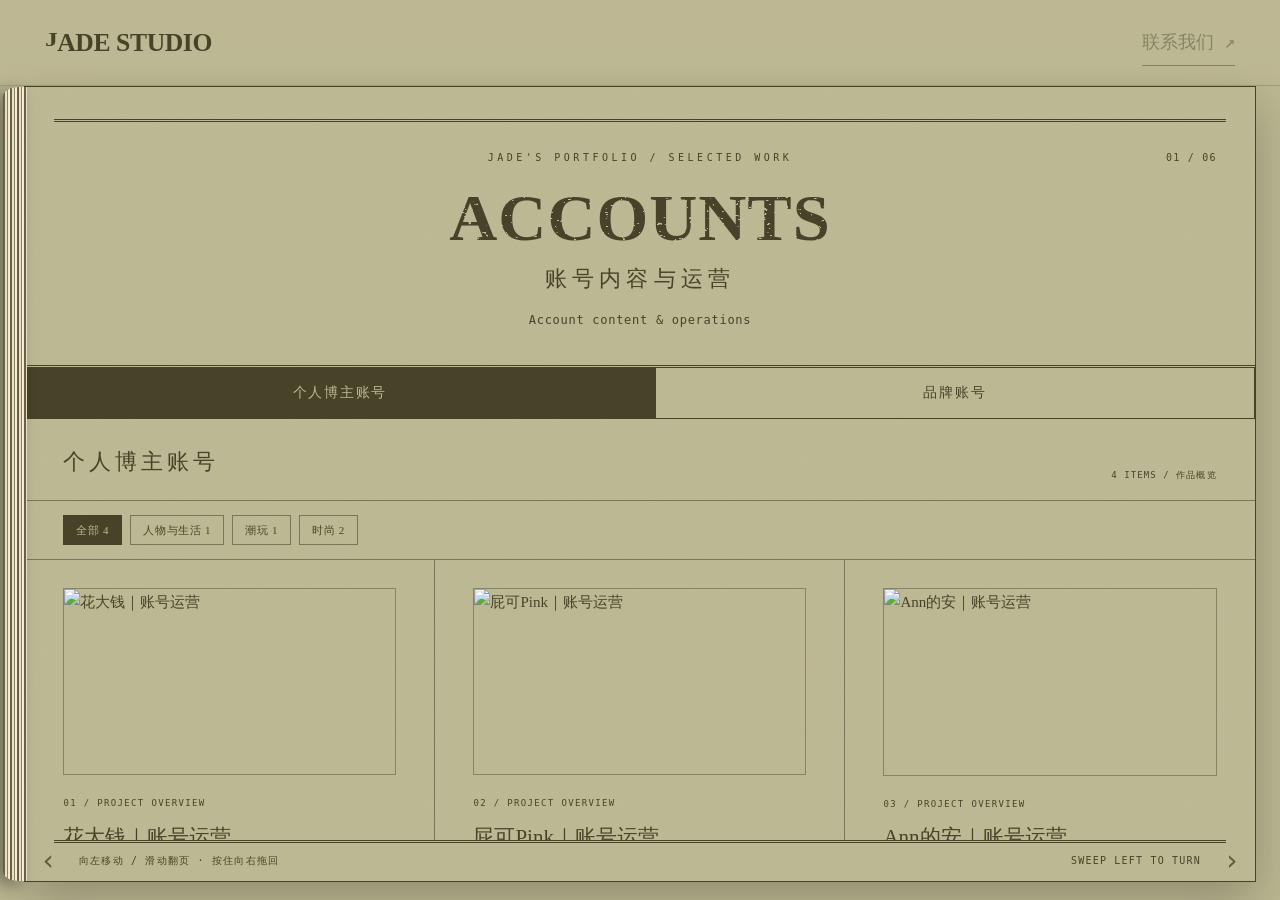
==== overrides/work.html @ 82e28da2 "Remove recent account post entries" ====
<!doctype html>
<html lang="zh-CN">
<head>
 <meta charset="utf-8">
 <meta name="viewport" content="width=device-width,initial-scale=1,viewport-fit=cover">
 <title>作品集 — JADE STUDIO</title>
 <link rel="stylesheet" href="wave-transition-study.css?v=33">
 <link rel="stylesheet" href="portfolio-catalog.css?v=15">
</head>
<body>
 <svg width="0" height="0" aria-hidden="true" style="position:absolute"><defs><filter id="catalog-ink-wear" x="-2%" y="-2%" width="104%" height="104%"><feTurbulence type="fractalNoise" baseFrequency=".19 .34" numOctaves="3" seed="17" result="grain"/><feColorMatrix in="grain" type="matrix" values="0 0 0 0 0 0 0 0 0 0 0 0 0 0 0 0 0 0 24 -6.4" result="ink"/><feComposite in="SourceGraphic" in2="ink" operator="in"/></filter></defs></svg>
 <svg class="paper-wave-defs" width="0" height="0" aria-hidden="true">
  <filter id="paper-wave-filter" x="-8%" y="-8%" width="116%" height="116%" color-interpolation-filters="sRGB">
   <feImage id="paper-wave-map" x="0" y="0" width="100%" height="100%" preserveAspectRatio="none" result="wave-map"/>
   <feDisplacementMap id="paper-wave-displacement" in="SourceGraphic" in2="wave-map" scale="0" xChannelSelector="R" yChannelSelector="G"/>
  </filter>
 </svg>
 <header class="study-header">
  <a href="index.html#portfolio-index" aria-label="返回作品集"><span class="aligned-j">J</span>ADE STUDIO</a>
  <button type="button" id="contact-shortcut" class="contact-shortcut" disabled>联系我们 ↗</button>
 </header>
 <main id="paper-view">
  <article class="paper-shell" aria-label="JADE STUDIO 作品集报纸">
   <section id="wave-stage" class="wave-stage" aria-label="鼠标向左移动或向左滑动翻页，按住向右拖动返回">
    <canvas id="wave-canvas"></canvas>
    <section id="project-catalog" class="catalog-newspaper" aria-labelledby="catalog-title">
     <header class="catalog-masthead">
      <p class="catalog-kicker">JADE'S PORTFOLIO / SELECTED WORK</p>
      <p id="catalog-number" class="catalog-number"></p>
      <h1 id="catalog-title"></h1>
      <p id="catalog-zh" class="catalog-zh"></p>
      <p id="catalog-deck" class="catalog-deck" lang="en"></p>
     </header>
     <nav id="catalog-tabs" class="catalog-tabs" role="tablist" aria-label="二级作品分类"></nav>
     <section id="catalog-panel" class="catalog-panel" role="tabpanel" tabindex="0"></section>
    </section>
    <button type="button" class="wave-turn-zone wave-turn-prev" aria-label="上一份作品集"></button>
    <button type="button" class="wave-turn-zone wave-turn-next" aria-label="下一份作品集"></button>
    <p class="wave-hint"><span>向左移动 / 滑动翻页 · 按住向右拖回</span><span>SWEEP LEFT TO TURN</span></p>
   </section>
  </article>
 </main>
 <div id="river-view" hidden>
  <section id="river-gallery" class="gallery" aria-label="流动作品集">
   <div class="gallery-sticky"><p class="river-scroll-hint">向下滑动联系我们</p><div class="gallery-field"></div></div>
  </section>
  <footer class="river-contact" id="contact">
   <p class="meeting"><span class="meeting-brand"><span class="aligned-j">J</span>ADE STUDIO</span><span lang="zh-CN">期待与您相遇</span></p>
   <section aria-labelledby="contact-heading">
    <h1 id="contact-heading" class="contact-band" aria-label="CONTACT US">
     <span class="contact-track" aria-hidden="true"><span class="contact-group"><span>CONTACT US</span><span>CONTACT US</span><span>CONTACT US</span><span>CONTACT US</span></span></span>
    </h1>
    <p class="contact-chinese">联系我们</p>
    <dl>
     <div><dt>TEL</dt><dd><a href="tel:+8619145689058">+86 191-4568-9058</a></dd></div>
     <div><dt>EMAIL</dt><dd><a href="mailto:notjaded0119@gmail.com">notjaded0119@gmail.com</a></dd></div>
    </dl>
   </section>
  </footer>
 </div>
 <script src="content.js?v=25"></script>
 <script src="portfolio-projects.js?v=14"></script>
 <script type="module" src="portfolio-catalog.mjs?v=13"></script>
 <script type="module" src="wave-transition-study.mjs?v=38"></script>
</body>
</html>
---- overrides/wave-transition-study.css ----
@font-face{font-family:JadeHeadline;src:url('assets/fonts/libre-caslon-condensed.ttf') format('truetype');font-weight:400 700;font-display:swap}
@font-face{font-family:JadeType;src:url('assets/fonts/zhaohua-typewriter.woff2') format('woff2');font-display:swap}
:root{color-scheme:dark;--forest:#BCB893;--pale:#474329;--paper:#e9dfc4;--ink:#BCB893}
*{box-sizing:border-box}
html,body{min-height:100%;margin:0;background:var(--forest);color:var(--pale)}
body{overflow-x:clip;overflow-y:auto;font-family:JadeType,ui-monospace,monospace}
[hidden]{display:none!important}
button,a{color:inherit}
.study-header,.study-footer{position:fixed;z-index:10;left:0;right:0;display:flex;align-items:center;justify-content:space-between;padding:0 3.5vw;pointer-events:none}
.study-header{top:0;height:86px;border-bottom:1px solid #47432942;background:linear-gradient(#BCB893f2,#BCB893b8 78%,transparent)}
.study-footer{bottom:0;height:70px;border-top:1px solid #47432942;background:linear-gradient(transparent,#BCB893c9 30%,#BCB893)}
.study-header a{pointer-events:auto;text-decoration:none;font:700 clamp(20px,2vw,31px)/1 JadeHeadline,serif;letter-spacing:-.015em}
.contact-shortcut{pointer-events:auto;border:0;border-bottom:1px solid currentColor;background:transparent;padding:10px 0;font:400 clamp(14px,1.4vw,18px)/1.4 JadeType,monospace;cursor:pointer;filter:url(#ink-wear)}
.contact-shortcut:disabled{opacity:.45;cursor:wait}
.contact-shortcut:focus-visible{outline:1px solid currentColor;outline-offset:6px}
.aligned-j{display:inline-block;line-height:1;transform-origin:50% .119em;transform:scaleY(.747301);vertical-align:baseline}
.study-header p,.study-footer{font-size:10px;letter-spacing:.14em}
.study-footer button{pointer-events:auto;border:0;border-bottom:1px solid currentColor;background:none;padding:5px 0;font:inherit;letter-spacing:inherit;cursor:pointer}
#paper-view{height:100svh;padding:86px 24px 18px}
.wave-stage{position:relative;width:100%;height:100%;overflow:hidden;touch-action:pan-y;user-select:none;isolation:isolate;background:var(--paper)}
.paper-wave-defs{position:fixed;left:-9999px;top:-9999px;width:1px;height:1px;overflow:hidden;pointer-events:none}
#wave-canvas{display:none}
.wave-stage.is-dragging{cursor:grabbing}
.wave-turn-zone{position:absolute;z-index:7;top:0;bottom:0;width:clamp(54px,6vw,96px);border:0;padding:0;background:transparent;cursor:ew-resize;opacity:.78;transition:opacity .2s,background .2s}.wave-turn-zone:after{position:absolute;top:50%;font:28px/1 JadeType,monospace;color:var(--forest);transform:translateY(-50%);filter:url(#ink-wear)}.wave-turn-zone:hover{opacity:1}.wave-turn-zone:focus-visible{outline:2px solid var(--forest);outline-offset:-5px}.wave-turn-prev{left:0}.wave-turn-prev:after{content:'‹';left:15px}.wave-turn-next{right:0}.wave-turn-next:after{content:'›';right:15px}.wave-turn-prev:hover{background:linear-gradient(90deg,#BCB8931a,transparent)}.wave-turn-next:hover{background:linear-gradient(270deg,#BCB8931a,transparent)}
.wave-hint{position:absolute;z-index:6;left:3vw;right:3vw;bottom:11px;display:flex;justify-content:space-between;margin:0;color:var(--forest);font:10px/1.2 JadeType,monospace;letter-spacing:.12em;pointer-events:none;mix-blend-mode:multiply}
.study-caption{position:absolute;z-index:5;left:3.5vw;right:3.5vw;top:50%;display:flex;justify-content:space-between;align-items:center;transform:translateY(-50%);font-size:9px;letter-spacing:.14em;pointer-events:none;mix-blend-mode:difference;color:#fff;opacity:.72}
.wave-progress{position:absolute;z-index:5;left:3.5vw;right:3.5vw;bottom:20px;height:1px;background:#47432942;pointer-events:none}
.wave-progress i{display:block;width:100%;height:1px;background:var(--pale);transform:scaleX(0);transform-origin:left center;will-change:transform}
@media(max-width:680px){
 .study-header{height:68px}.study-header p{display:none}.study-footer{height:58px}.study-caption{top:auto;bottom:38px}.study-caption span:last-child{display:none}
 #paper-view{padding:68px 0 0}.wave-hint{left:18px;right:18px}.wave-hint span:last-child{display:none}.wave-turn-zone{width:42px}.wave-turn-prev:after{left:10px}.wave-turn-next:after{right:10px}.wave-progress{bottom:14px}
}
@media(prefers-reduced-motion:reduce){.study-caption span:first-child{display:none}}

@font-face{font-family:'La Belle Aurore';src:url('river/assets/la-belle-aurore.ttf') format('truetype');font-display:swap}
@font-face{font-family:'Special Elite';src:url('river/assets/special-elite.ttf') format('truetype');font-display:swap}
.gallery{height:140svh;position:relative}
.gallery-sticky{position:sticky;top:0;height:100svh;overflow:hidden}
.gallery-field{position:absolute;inset:0}
.river-scroll-hint{position:absolute;z-index:30;top:108px;left:20px;right:20px;margin:0;text-align:center;color:var(--pale);font:16px/1.6 JadeType,serif;letter-spacing:.16em;pointer-events:none}
.gallery-work{position:absolute;top:0;left:0;will-change:transform;text-align:left;line-height:1;transition:filter .2s;border:0;padding:0;background:none;color:inherit;cursor:pointer;font:inherit}
.gallery-work img{display:block;width:100%;height:auto}
.gallery-work span{position:absolute;top:100%;left:0;padding-top:7px;font-size:9px;white-space:nowrap;opacity:0;transform:translateY(-4px);transition:opacity .2s,transform .2s;text-shadow:0 1px 2px #383e24}
.gallery-work:hover,.gallery-work:focus-visible{z-index:25!important;filter:brightness(1.07)}
.gallery-work:hover span,.gallery-work:focus-visible span{opacity:1;transform:none}
.gallery-work:focus-visible{outline:1px solid var(--pale);outline-offset:6px}
.river-contact{min-height:100svh;display:flex;flex-direction:column;justify-content:center;padding:8svh 7vw 12svh;text-align:center}
.meeting{margin:0 0 9svh;display:flex;flex-direction:column;justify-content:center;align-items:center;gap:18px}
.meeting-brand{font:700 clamp(30px,4vw,64px)/1 JadeHeadline,serif;letter-spacing:-.02em}
.meeting>span[lang]{font-size:clamp(14px,1.4vw,19px)}
.meeting-brand .print-letter{visibility:hidden;display:inline-block;white-space:pre}
.meeting-brand .print-letter.printed{visibility:visible}
.river-contact h1{font:700 clamp(30px,4.5vw,62px)/1 JadeHeadline,serif;letter-spacing:.015em;margin:0}
.contact-band{position:relative;left:-7vw;width:100vw;overflow:hidden;background:var(--pale);color:var(--forest);padding:25px 0}
.contact-track{display:flex;width:max-content;animation:contact-left 25s linear infinite;will-change:transform}
.contact-group{display:flex;align-items:center;justify-content:space-around;flex-shrink:0;min-width:100vw;gap:7vw;padding-right:7vw}
.contact-group>span{display:block;white-space:nowrap;filter:url(#ink-wear)}
@keyframes contact-left{to{transform:translateX(-50%)}}
@media(prefers-reduced-motion:reduce){.contact-track{animation:none}}
.paper-join{position:fixed;z-index:9;transform-origin:0 0;pointer-events:none;will-change:transform}
.paper-join>canvas{display:block;width:100%;height:100%}
.paper-join-roll{position:absolute;right:100%;top:0;height:100%;border-radius:35% 0 0 35%;background:linear-gradient(90deg,#696047,#ddd2b4 20%,#f4ebd0 45%,#8c8163 90%,#b7ab88)}
.gallery-work.carried-paper{z-index:29!important}
.gallery-work.carried-paper span{opacity:1;transform:none;white-space:normal;min-width:150px;line-height:1.5}
.contact-chinese{font-size:clamp(20px,2.2vw,32px);margin:22px 0 60px}
.river-contact dl{display:flex;flex-direction:column;align-items:center;gap:18px;margin:0;font-family:'Special Elite',JadeType,monospace}
.river-contact dl>div{display:flex;align-items:baseline;justify-content:center;gap:16px;text-align:center}
.river-contact dt{font-size:clamp(18px,2vw,28px)}
.river-contact dd{margin:0;font-size:16px;letter-spacing:-.04em;opacity:.9}
.river-contact dd a{font:inherit;text-decoration:none;white-space:nowrap}
.river-contact h1 .contact-group>span,.meeting,.contact-chinese,.river-contact dt,.river-contact dd,.study-header a{filter:url(#ink-wear)}
.river-contact dd{filter:none}
@media(max-width:600px){.river-contact dl{width:100%;gap:16px}.river-contact dl>div{max-width:100%;gap:10px}.river-contact dt{font-size:16px}.river-contact dd{font-size:clamp(12px,3.6vw,15px)}.meeting{flex-direction:column;align-items:center}.contact-chinese{margin-bottom:42px}}
/* Reserve a real footer row: neither rules, arrows nor hints cover the works. */
.wave-turn-zone{top:auto;bottom:0;height:40px;width:44px}
.wave-hint{left:54px;right:54px;bottom:0;height:40px;align-items:center;mix-blend-mode:normal}
.wave-stage:after{content:"";position:absolute;z-index:6;left:2.3vw;right:2.3vw;bottom:38px;border-top:3px double var(--forest);pointer-events:none}
@media(max-width:680px){.river-scroll-hint{top:88px}.wave-hint{font-size:9px;letter-spacing:0}}
---- overrides/portfolio-catalog.css ----
@font-face{font-family:JadeType;src:url('assets/fonts/zhaohua-typewriter.woff2') format('woff2');font-display:swap}
@font-face{font-family:SpecialElite;src:url('assets/fonts/special-elite.ttf') format('truetype');font-display:swap}
:root{--pale:#474329;--paper:#BCB893;--forest:#BCB893;--gold:#b28b36;--line:color-mix(in srgb,var(--forest) 56%,transparent)}
*{box-sizing:border-box}
html{background:var(--forest);color:var(--forest)}
body{margin:0;font:300 15px/1.75 JadeType,'Songti SC',serif}
a,button{color:inherit}
.paper-shell{--forest:#474329;--pale:#BCB893;--line:color-mix(in srgb,var(--forest) 56%,transparent);position:relative;height:100%;max-width:1880px;margin:0 auto;background:var(--paper);border:1px solid var(--forest);box-shadow:0 18px 46px #15170f42;background-image:url("data:image/svg+xml,%3Csvg xmlns='http://www.w3.org/2000/svg' width='190' height='190'%3E%3Cfilter id='n'%3E%3CfeTurbulence type='fractalNoise' baseFrequency='.78' numOctaves='3' stitchTiles='stitch'/%3E%3C/filter%3E%3Cpath fill='%23474329' opacity='.045' filter='url(%23n)' d='M0 0h190v190H0z'/%3E%3C/svg%3E")}
.paper-shell:before{content:"";position:absolute;z-index:6;left:-22px;top:0;bottom:0;width:24px;border-radius:70% 0 0 70% / 1.2% 0 0 1.2%;background:repeating-linear-gradient(90deg,#696047 0 2px,#e9dfc4 2px 4px,#8c8163 4px 5px,#f4ebd0 5px 7px);box-shadow:-8px 4px 16px #15170f66;pointer-events:none}
.catalog-newspaper{position:absolute;z-index:2;inset:0;overflow-x:hidden;overflow-y:auto;color:var(--forest);background:var(--paper);scrollbar-color:var(--forest) transparent;will-change:filter,transform;background-image:url("data:image/svg+xml,%3Csvg xmlns='http://www.w3.org/2000/svg' width='190' height='190'%3E%3Cfilter id='n'%3E%3CfeTurbulence type='fractalNoise' baseFrequency='.78' numOctaves='3' stitchTiles='stitch'/%3E%3C/filter%3E%3Cpath fill='%23474329' opacity='.045' filter='url(%23n)' d='M0 0h190v190H0z'/%3E%3C/svg%3E")}
.paper-shell:before{left:calc(2px - var(--roll-width,24px));width:var(--roll-width,24px)}
.catalog-newspaper{bottom:40px;overscroll-behavior-y:contain}
.catalog-newspaper:before{content:"";position:absolute;left:2.3vw;right:2.3vw;top:32px;border-top:3px double var(--forest);pointer-events:none}
.catalog-masthead{position:relative;text-align:center;padding:64px 5vw 34px;border-bottom:3px double var(--forest)}
.catalog-kicker,.catalog-number{margin:0;font:10px/1.4 SpecialElite,monospace;letter-spacing:.35em}.catalog-number{position:absolute;right:3vw;top:64px;letter-spacing:.12em}
.catalog-masthead h1{margin:20px 0 2px;color:var(--forest);font:700 clamp(38px,5.2vw,92px)/.98 JadeHeadline,Georgia,serif;letter-spacing:.015em;text-transform:uppercase;filter:url(#catalog-ink-wear)}
.catalog-zh{margin:10px 0 12px;font-size:clamp(18px,1.7vw,28px);letter-spacing:.24em}.catalog-deck{max-width:680px;margin:0 auto;font:12px/1.75 SpecialElite,monospace;letter-spacing:.06em}
.catalog-tabs{display:flex;overflow-x:auto;scrollbar-width:thin;border-bottom:1px solid var(--forest);background:color-mix(in srgb,var(--pale) 48%,var(--paper));scroll-snap-type:x proximity}
.catalog-tab{position:relative;flex:1 0 max-content;min-width:170px;padding:16px 22px;border:0;border-right:1px solid var(--forest);background:transparent;font:300 14px/1.3 JadeType,serif;letter-spacing:.12em;cursor:pointer;scroll-snap-align:start}
.catalog-tab[aria-selected="true"]{color:var(--pale);background:var(--forest)}.catalog-tab:focus-visible{outline:2px solid var(--gold);outline-offset:-4px}
.catalog-panel{outline:0}.catalog-panel-heading{display:flex;align-items:end;justify-content:space-between;gap:24px;padding:24px 3vw 18px;border-bottom:1px solid var(--line)}
.catalog-topics{display:flex;flex-wrap:wrap;gap:8px;padding:14px 3vw;border-bottom:1px solid var(--line)}
.catalog-topic{padding:7px 12px;border:1px solid var(--line);background:transparent;color:var(--forest);font:11px/1.3 JadeType,serif;letter-spacing:.06em;cursor:pointer}
.catalog-topic[aria-pressed="true"]{background:var(--forest);color:var(--paper)}.catalog-topic:focus-visible{outline:2px solid var(--gold);outline-offset:2px}
.catalog-active-title{margin:0;color:var(--forest);font-size:22px;font-weight:300;letter-spacing:.18em}.catalog-count{margin:0;color:var(--forest);font:9px/1.4 SpecialElite,monospace;letter-spacing:.12em}
.catalog-grid{display:grid;grid-template-columns:repeat(3,minmax(0,1fr))}
.catalog-project{min-width:0;padding:28px 3vw 40px;border-right:1px solid var(--line);border-bottom:1px solid var(--line)}.catalog-project:nth-child(3n){border-right:0}
.catalog-media{position:relative;margin:0 0 22px;aspect-ratio:16/9;overflow:hidden;background:var(--paper);border:1px solid color-mix(in srgb,var(--forest) 45%,transparent)}
.catalog-media img,.catalog-media video{display:block;width:100%;height:100%;object-fit:cover;background:var(--paper)}
.catalog-media video{object-fit:contain}.catalog-cover-fallback{display:grid;place-items:center;width:100%;height:100%;padding:8%;text-align:center;color:var(--pale);background:var(--forest);font:400 clamp(22px,2.5vw,42px)/1.15 SpecialElite,JadeType,serif;letter-spacing:.05em;text-transform:uppercase}
.catalog-project:nth-child(even) .catalog-cover-fallback{color:var(--forest);background:var(--pale)}
.catalog-index{margin:0 0 12px;color:var(--forest);font:9px/1.4 SpecialElite,monospace;letter-spacing:.15em}.catalog-title{margin:0 0 12px;color:var(--forest);font-size:21px;font-weight:300;line-height:1.45;overflow-wrap:anywhere}.catalog-role{display:inline-block;margin:0 0 16px;padding:5px 9px;border:1px solid currentColor;color:var(--forest);font-size:12px;letter-spacing:.08em}.catalog-summary{margin:0 0 18px;color:var(--forest);white-space:pre-line;overflow-wrap:anywhere}
.catalog-source{display:inline-block;margin:8px 20px 0 0;text-underline-offset:5px}.catalog-images{margin:18px 0}.catalog-images summary{cursor:pointer;text-decoration:underline;text-underline-offset:5px}.catalog-images img{display:block;width:100%;height:auto;margin-top:12px}
.catalog-empty{min-height:42vh;display:grid;place-items:center;margin:0;padding:60px;text-align:center;letter-spacing:.18em}
@media(max-width:1000px){.catalog-grid{grid-template-columns:repeat(2,minmax(0,1fr))}.catalog-project:nth-child(3n){border-right:1px solid var(--line)}.catalog-project:nth-child(2n){border-right:0}}
@media(max-width:700px){.paper-shell{border:0}.paper-shell:before{left:-10px;width:12px}.catalog-newspaper:before{top:24px}.catalog-masthead{padding:54px 24px 27px}.catalog-number{position:static;margin-top:10px}.catalog-kicker{letter-spacing:.19em}#catalog-title{font-size:12vw}.catalog-zh{font-size:18px}.catalog-deck{font-size:12px}.catalog-tab{flex:0 0 auto;min-width:145px;padding:14px 17px;font-size:12px}.catalog-panel-heading{padding:20px 20px 14px}.catalog-topics{padding:12px 20px}.catalog-topic{font-size:11px}.catalog-active-title{font-size:18px}.catalog-grid{grid-template-columns:1fr}.catalog-project,.catalog-project:nth-child(2n),.catalog-project:nth-child(3n){padding:22px 20px 34px;border-right:0}.catalog-media{margin-bottom:18px}.catalog-title{font-size:19px}.catalog-empty{min-height:36vh}}
@media(max-width:700px){.catalog-masthead h1{font-size:12vw}}
@media(prefers-reduced-motion:reduce){*{scroll-behavior:auto!important}}
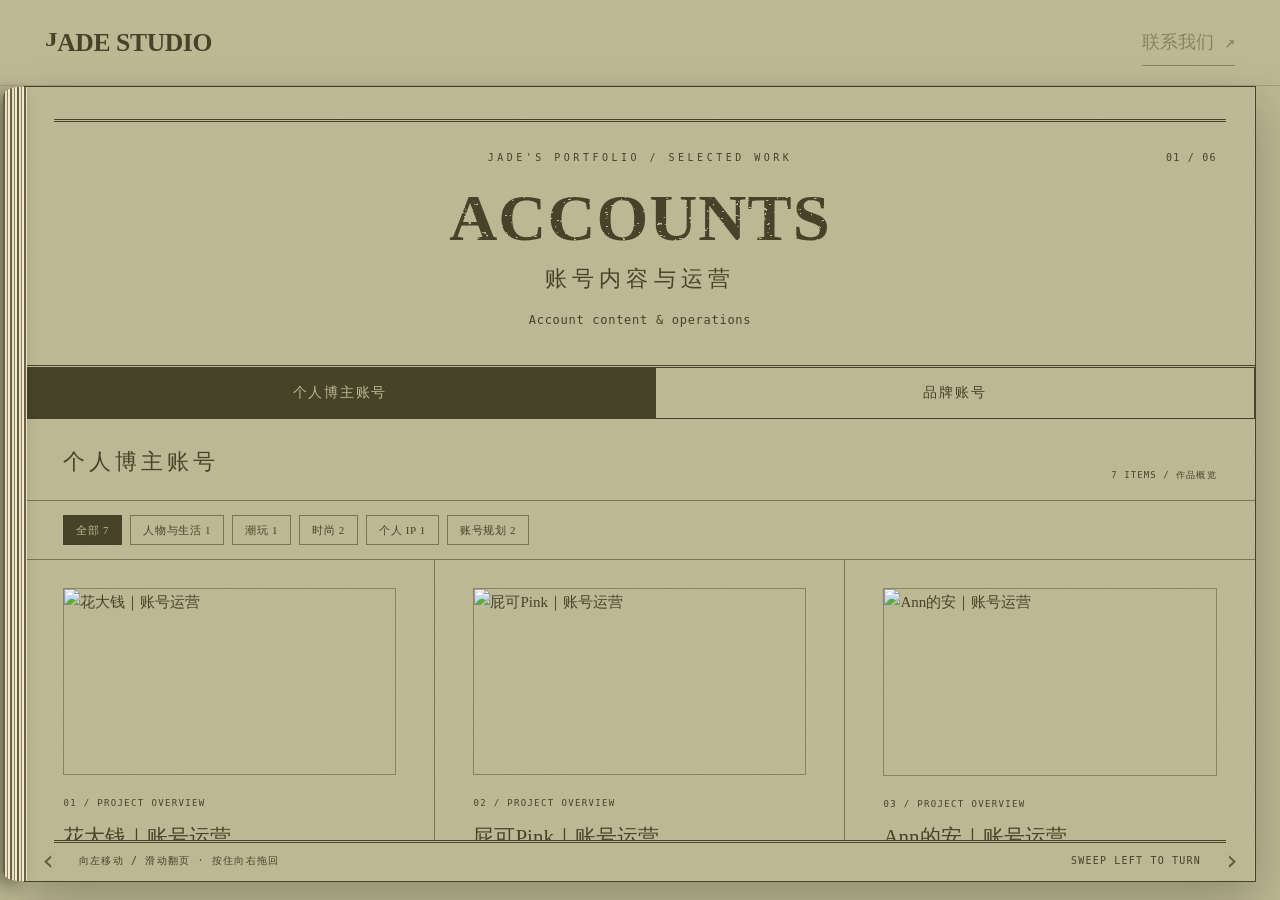
==== commit ad697384: "Add portfolio plans and scripts" ====
--- a/overrides/work.html
+++ b/overrides/work.html
@@ -58,9 +58,9 @@
    </section>
   </footer>
  </div>
- <script src="content.js?v=25"></script>
- <script src="portfolio-projects.js?v=14"></script>
- <script type="module" src="portfolio-catalog.mjs?v=13"></script>
- <script type="module" src="wave-transition-study.mjs?v=38"></script>
+ <script src="content.js?v=26"></script>
+ <script src="portfolio-projects.js?v=16"></script>
+ <script type="module" src="portfolio-catalog.mjs?v=14"></script>
+ <script type="module" src="wave-transition-study.mjs?v=39"></script>
 </body>
 </html>
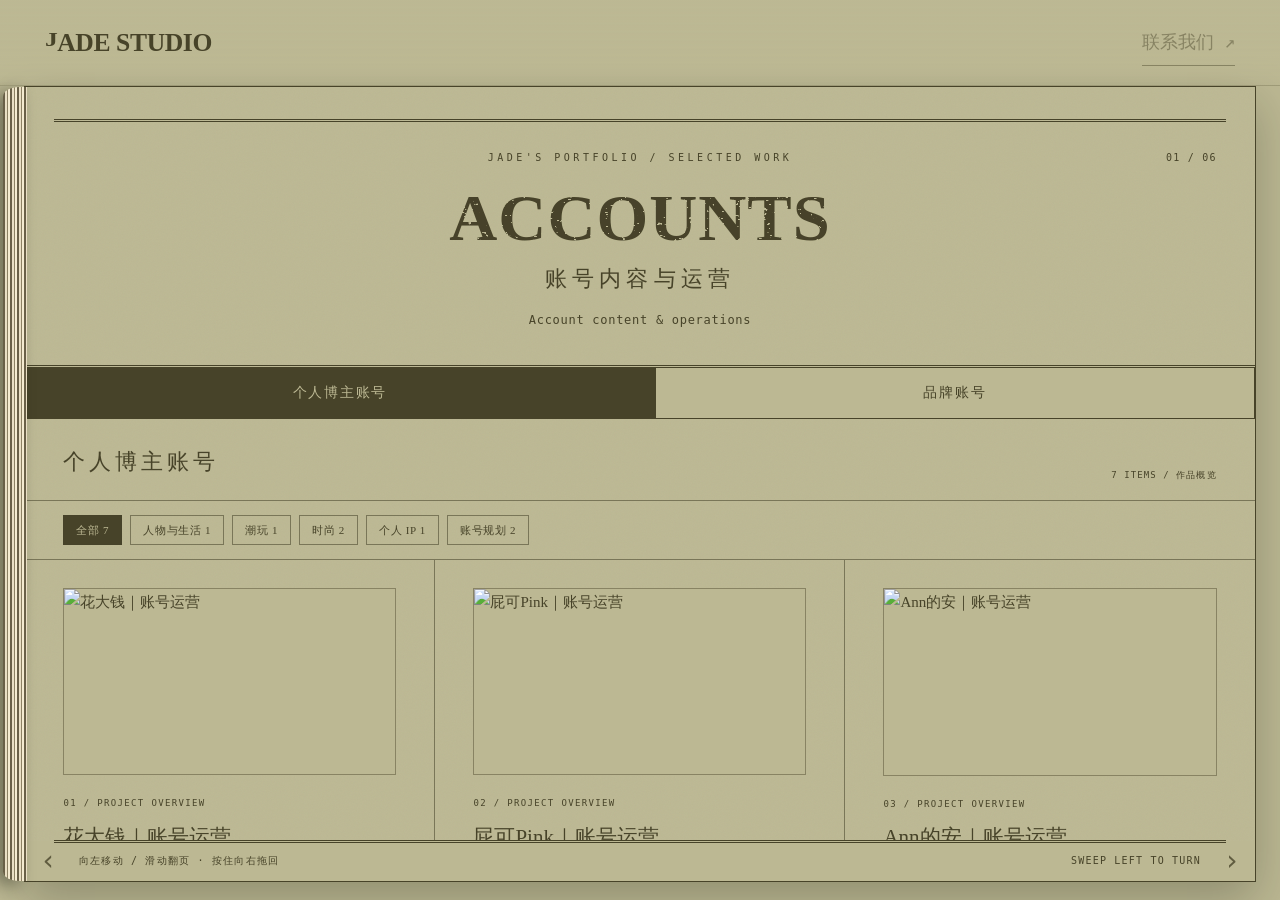
==== commit 6e004fe6: "Keep typography sharp and use jade-studio.chulanzhang.cn" ====
--- a/overrides/work.html
+++ b/overrides/work.html
@@ -5,7 +5,7 @@
  <meta name="viewport" content="width=device-width,initial-scale=1,viewport-fit=cover">
  <title>作品集 — JADE STUDIO</title>
  <link rel="stylesheet" href="wave-transition-study.css?v=33">
- <link rel="stylesheet" href="portfolio-catalog.css?v=15">
+ <link rel="stylesheet" href="portfolio-catalog.css?v=clarity-1">
 </head>
 <body>
  <svg width="0" height="0" aria-hidden="true" style="position:absolute"><defs><filter id="catalog-ink-wear" x="-2%" y="-2%" width="104%" height="104%"><feTurbulence type="fractalNoise" baseFrequency=".19 .34" numOctaves="3" seed="17" result="grain"/><feColorMatrix in="grain" type="matrix" values="0 0 0 0 0 0 0 0 0 0 0 0 0 0 0 0 0 0 24 -6.4" result="ink"/><feComposite in="SourceGraphic" in2="ink" operator="in"/></filter></defs></svg>
@@ -58,9 +58,9 @@
    </section>
   </footer>
  </div>
- <script src="content.js?v=26"></script>
- <script src="portfolio-projects.js?v=16"></script>
- <script type="module" src="portfolio-catalog.mjs?v=14"></script>
- <script type="module" src="wave-transition-study.mjs?v=39"></script>
+ <script src="content.js?v=27"></script>
+ <script src="portfolio-projects.js?v=18"></script>
+ <script type="module" src="portfolio-catalog.mjs?v=15"></script>
+ <script type="module" src="wave-transition-study.mjs?v=clarity-1"></script>
 </body>
 </html>
--- a/overrides/portfolio-catalog.css
+++ b/overrides/portfolio-catalog.css
@@ -7,7 +7,7 @@
 a,button{color:inherit}
 .paper-shell{--forest:#474329;--pale:#BCB893;--line:color-mix(in srgb,var(--forest) 56%,transparent);position:relative;height:100%;max-width:1880px;margin:0 auto;background:var(--paper);border:1px solid var(--forest);box-shadow:0 18px 46px #15170f42;background-image:url("data:image/svg+xml,%3Csvg xmlns='http://www.w3.org/2000/svg' width='190' height='190'%3E%3Cfilter id='n'%3E%3CfeTurbulence type='fractalNoise' baseFrequency='.78' numOctaves='3' stitchTiles='stitch'/%3E%3C/filter%3E%3Cpath fill='%23474329' opacity='.045' filter='url(%23n)' d='M0 0h190v190H0z'/%3E%3C/svg%3E")}
 .paper-shell:before{content:"";position:absolute;z-index:6;left:-22px;top:0;bottom:0;width:24px;border-radius:70% 0 0 70% / 1.2% 0 0 1.2%;background:repeating-linear-gradient(90deg,#696047 0 2px,#e9dfc4 2px 4px,#8c8163 4px 5px,#f4ebd0 5px 7px);box-shadow:-8px 4px 16px #15170f66;pointer-events:none}
-.catalog-newspaper{position:absolute;z-index:2;inset:0;overflow-x:hidden;overflow-y:auto;color:var(--forest);background:var(--paper);scrollbar-color:var(--forest) transparent;will-change:filter,transform;background-image:url("data:image/svg+xml,%3Csvg xmlns='http://www.w3.org/2000/svg' width='190' height='190'%3E%3Cfilter id='n'%3E%3CfeTurbulence type='fractalNoise' baseFrequency='.78' numOctaves='3' stitchTiles='stitch'/%3E%3C/filter%3E%3Cpath fill='%23474329' opacity='.045' filter='url(%23n)' d='M0 0h190v190H0z'/%3E%3C/svg%3E")}
+.catalog-newspaper{position:absolute;z-index:2;inset:0;overflow-x:hidden;overflow-y:auto;color:var(--forest);background:var(--paper);scrollbar-color:var(--forest) transparent;background-image:url("data:image/svg+xml,%3Csvg xmlns='http://www.w3.org/2000/svg' width='190' height='190'%3E%3Cfilter id='n'%3E%3CfeTurbulence type='fractalNoise' baseFrequency='.78' numOctaves='3' stitchTiles='stitch'/%3E%3C/filter%3E%3Cpath fill='%23474329' opacity='.045' filter='url(%23n)' d='M0 0h190v190H0z'/%3E%3C/svg%3E")}
 .paper-shell:before{left:calc(2px - var(--roll-width,24px));width:var(--roll-width,24px)}
 .catalog-newspaper{bottom:40px;overscroll-behavior-y:contain}
 .catalog-newspaper:before{content:"";position:absolute;left:2.3vw;right:2.3vw;top:32px;border-top:3px double var(--forest);pointer-events:none}
